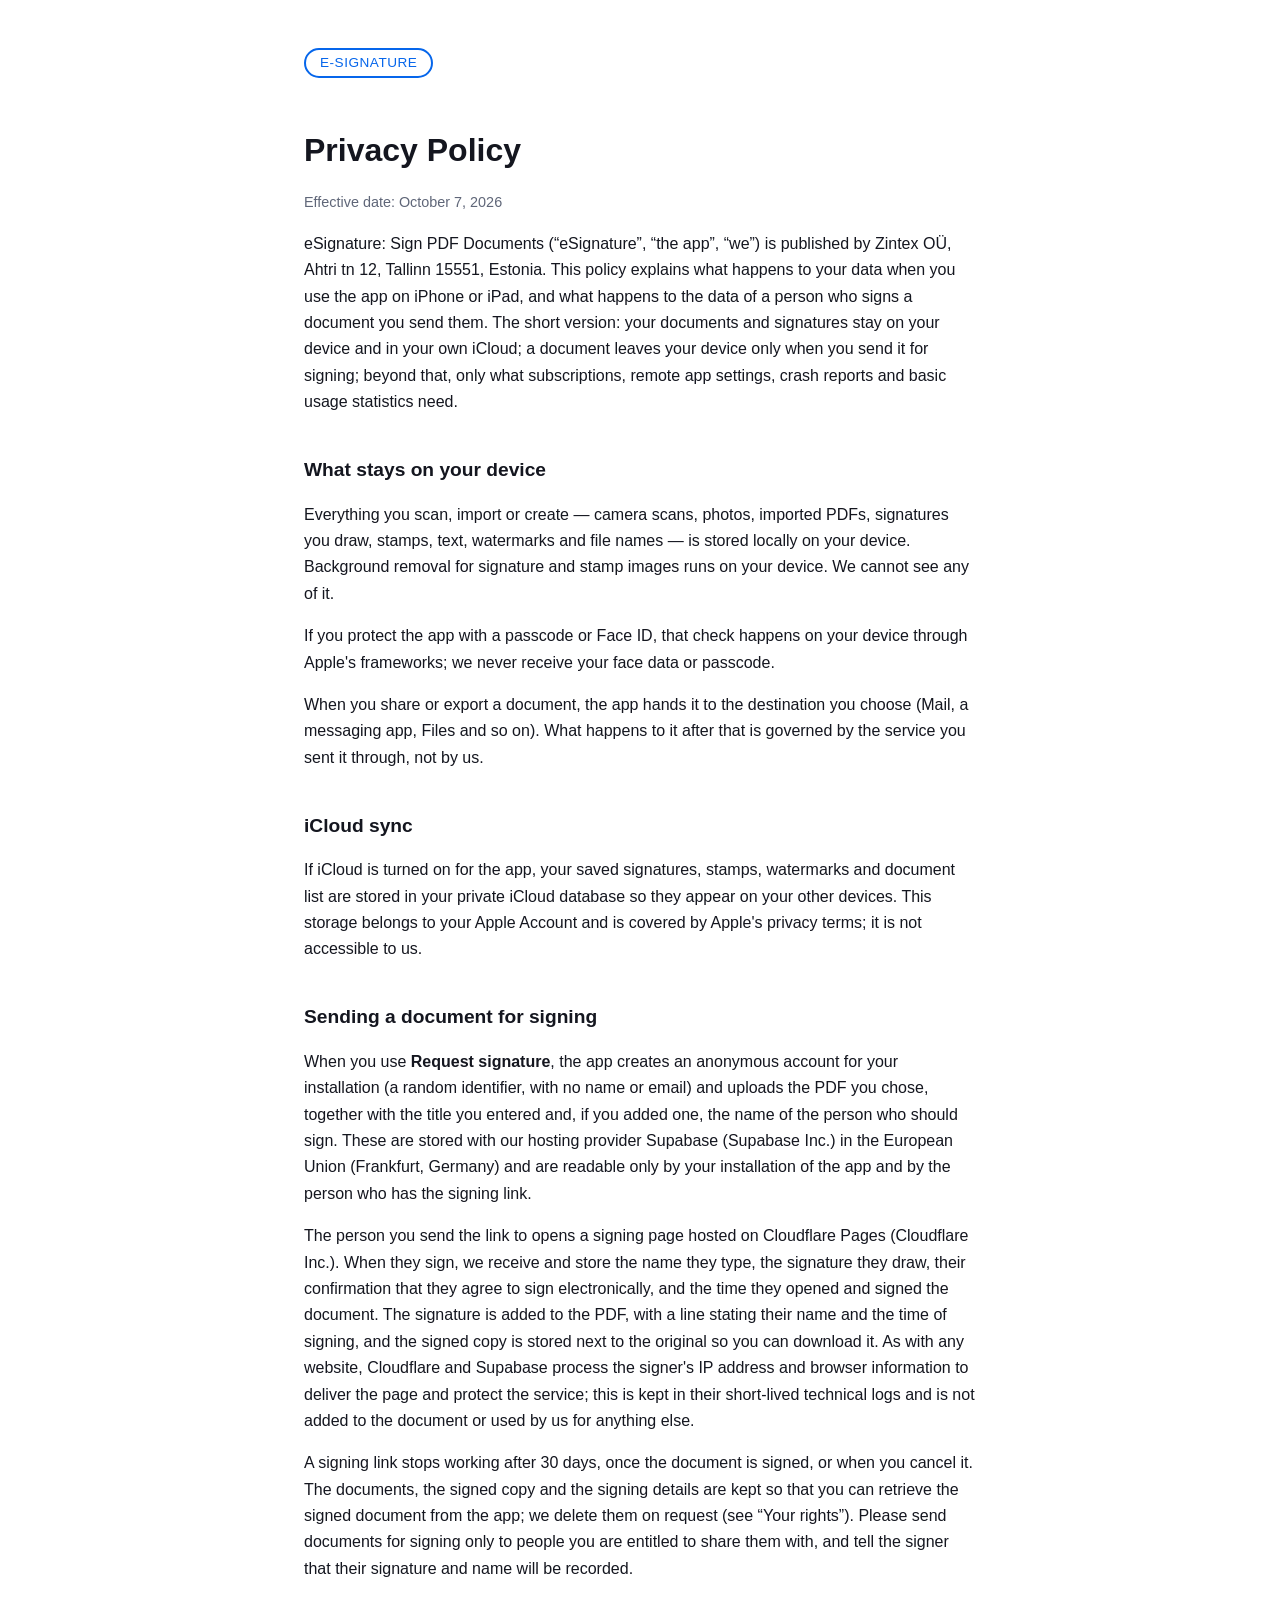
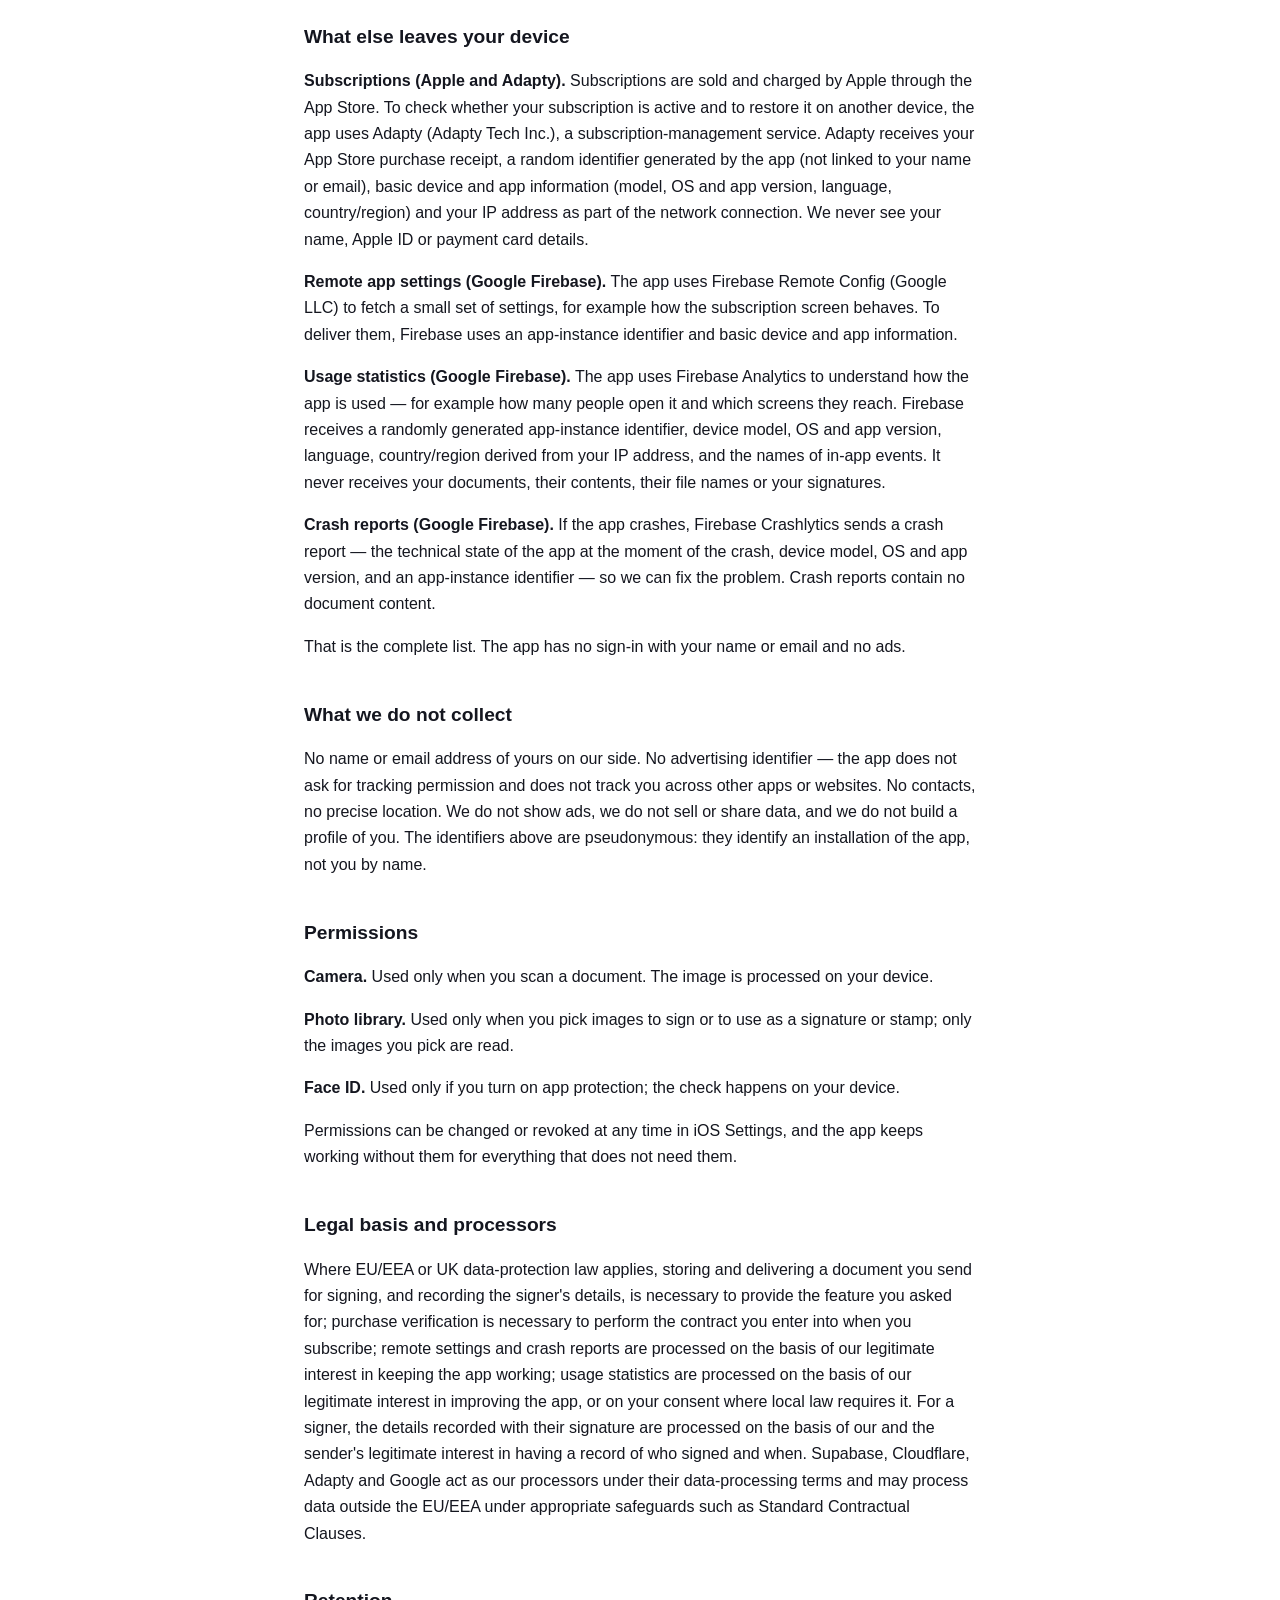
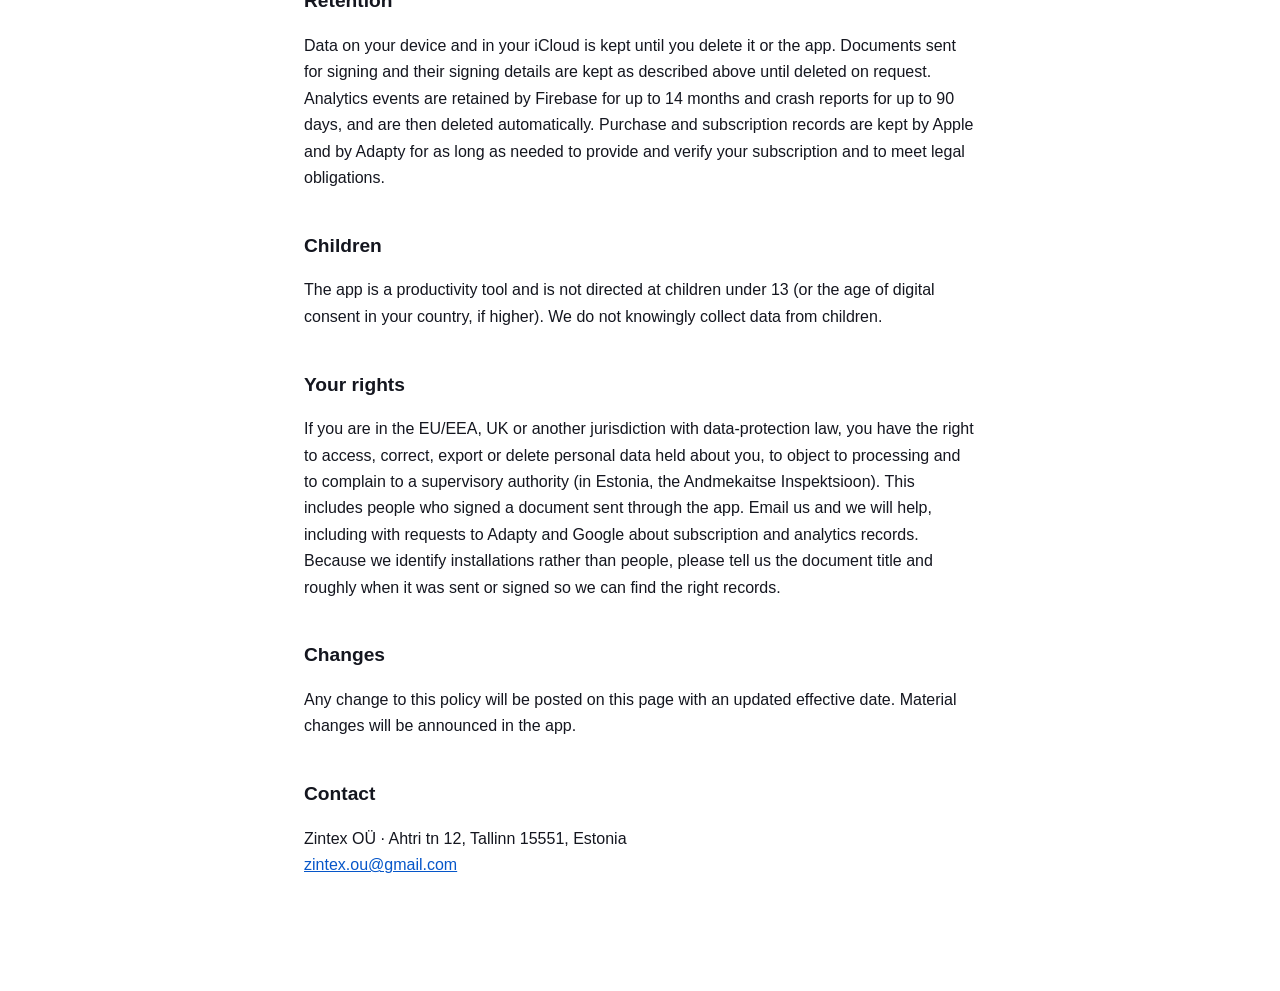
==== privacy.html @ 9d5cc554 "Add support, privacy and terms pages" ====
<!doctype html>
<html lang="en">
<head>
<meta charset="utf-8">
<meta name="viewport" content="width=device-width, initial-scale=1">
<title>eSignature — Privacy Policy</title>
<link rel="stylesheet" href="style.css">
</head>
<body>
<div class="badge">E-SIGNATURE</div>
<h1>Privacy Policy</h1>
<p class="muted">Effective date: October 7, 2026</p>

<p>eSignature: Sign PDF Documents (“eSignature”, “the app”, “we”) is published by Zintex OÜ, Ahtri tn 12, Tallinn 15551, Estonia. This policy explains what happens to your data when you use the app on iPhone or iPad, and what happens to the data of a person who signs a document you send them. The short version: your documents and signatures stay on your device and in your own iCloud; a document leaves your device only when you send it for signing; beyond that, only what subscriptions, remote app settings, crash reports and basic usage statistics need.</p>

<h2>What stays on your device</h2>
<p>Everything you scan, import or create — camera scans, photos, imported PDFs, signatures you draw, stamps, text, watermarks and file names — is stored locally on your device. Background removal for signature and stamp images runs on your device. We cannot see any of it.</p>
<p>If you protect the app with a passcode or Face ID, that check happens on your device through Apple's frameworks; we never receive your face data or passcode.</p>
<p>When you share or export a document, the app hands it to the destination you choose (Mail, a messaging app, Files and so on). What happens to it after that is governed by the service you sent it through, not by us.</p>

<h2>iCloud sync</h2>
<p>If iCloud is turned on for the app, your saved signatures, stamps, watermarks and document list are stored in your private iCloud database so they appear on your other devices. This storage belongs to your Apple Account and is covered by Apple's privacy terms; it is not accessible to us.</p>

<h2>Sending a document for signing</h2>
<p>When you use <strong>Request signature</strong>, the app creates an anonymous account for your installation (a random identifier, with no name or email) and uploads the PDF you chose, together with the title you entered and, if you added one, the name of the person who should sign. These are stored with our hosting provider Supabase (Supabase Inc.) in the European Union (Frankfurt, Germany) and are readable only by your installation of the app and by the person who has the signing link.</p>
<p>The person you send the link to opens a signing page hosted on Cloudflare Pages (Cloudflare Inc.). When they sign, we receive and store the name they type, the signature they draw, their confirmation that they agree to sign electronically, and the time they opened and signed the document. The signature is added to the PDF, with a line stating their name and the time of signing, and the signed copy is stored next to the original so you can download it. As with any website, Cloudflare and Supabase process the signer's IP address and browser information to deliver the page and protect the service; this is kept in their short-lived technical logs and is not added to the document or used by us for anything else.</p>
<p>A signing link stops working after 30 days, once the document is signed, or when you cancel it. The documents, the signed copy and the signing details are kept so that you can retrieve the signed document from the app; we delete them on request (see “Your rights”). Please send documents for signing only to people you are entitled to share them with, and tell the signer that their signature and name will be recorded.</p>

<h2>What else leaves your device</h2>
<p><strong>Subscriptions (Apple and Adapty).</strong> Subscriptions are sold and charged by Apple through the App Store. To check whether your subscription is active and to restore it on another device, the app uses Adapty (Adapty Tech Inc.), a subscription-management service. Adapty receives your App Store purchase receipt, a random identifier generated by the app (not linked to your name or email), basic device and app information (model, OS and app version, language, country/region) and your IP address as part of the network connection. We never see your name, Apple ID or payment card details.</p>
<p><strong>Remote app settings (Google Firebase).</strong> The app uses Firebase Remote Config (Google LLC) to fetch a small set of settings, for example how the subscription screen behaves. To deliver them, Firebase uses an app-instance identifier and basic device and app information.</p>
<p><strong>Usage statistics (Google Firebase).</strong> The app uses Firebase Analytics to understand how the app is used — for example how many people open it and which screens they reach. Firebase receives a randomly generated app-instance identifier, device model, OS and app version, language, country/region derived from your IP address, and the names of in-app events. It never receives your documents, their contents, their file names or your signatures.</p>
<p><strong>Crash reports (Google Firebase).</strong> If the app crashes, Firebase Crashlytics sends a crash report — the technical state of the app at the moment of the crash, device model, OS and app version, and an app-instance identifier — so we can fix the problem. Crash reports contain no document content.</p>
<p>That is the complete list. The app has no sign-in with your name or email and no ads.</p>

<h2>What we do not collect</h2>
<p>No name or email address of yours on our side. No advertising identifier — the app does not ask for tracking permission and does not track you across other apps or websites. No contacts, no precise location. We do not show ads, we do not sell or share data, and we do not build a profile of you. The identifiers above are pseudonymous: they identify an installation of the app, not you by name.</p>

<h2>Permissions</h2>
<p><strong>Camera.</strong> Used only when you scan a document. The image is processed on your device.</p>
<p><strong>Photo library.</strong> Used only when you pick images to sign or to use as a signature or stamp; only the images you pick are read.</p>
<p><strong>Face ID.</strong> Used only if you turn on app protection; the check happens on your device.</p>
<p>Permissions can be changed or revoked at any time in iOS Settings, and the app keeps working without them for everything that does not need them.</p>

<h2>Legal basis and processors</h2>
<p>Where EU/EEA or UK data-protection law applies, storing and delivering a document you send for signing, and recording the signer's details, is necessary to provide the feature you asked for; purchase verification is necessary to perform the contract you enter into when you subscribe; remote settings and crash reports are processed on the basis of our legitimate interest in keeping the app working; usage statistics are processed on the basis of our legitimate interest in improving the app, or on your consent where local law requires it. For a signer, the details recorded with their signature are processed on the basis of our and the sender's legitimate interest in having a record of who signed and when. Supabase, Cloudflare, Adapty and Google act as our processors under their data-processing terms and may process data outside the EU/EEA under appropriate safeguards such as Standard Contractual Clauses.</p>

<h2>Retention</h2>
<p>Data on your device and in your iCloud is kept until you delete it or the app. Documents sent for signing and their signing details are kept as described above until deleted on request. Analytics events are retained by Firebase for up to 14 months and crash reports for up to 90 days, and are then deleted automatically. Purchase and subscription records are kept by Apple and by Adapty for as long as needed to provide and verify your subscription and to meet legal obligations.</p>

<h2>Children</h2>
<p>The app is a productivity tool and is not directed at children under 13 (or the age of digital consent in your country, if higher). We do not knowingly collect data from children.</p>

<h2>Your rights</h2>
<p>If you are in the EU/EEA, UK or another jurisdiction with data-protection law, you have the right to access, correct, export or delete personal data held about you, to object to processing and to complain to a supervisory authority (in Estonia, the Andmekaitse Inspektsioon). This includes people who signed a document sent through the app. Email us and we will help, including with requests to Adapty and Google about subscription and analytics records. Because we identify installations rather than people, please tell us the document title and roughly when it was sent or signed so we can find the right records.</p>

<h2>Changes</h2>
<p>Any change to this policy will be posted on this page with an updated effective date. Material changes will be announced in the app.</p>

<h2>Contact</h2>
<p>Zintex OÜ · Ahtri tn 12, Tallinn 15551, Estonia<br>
<a href="mailto:zintex.ou@gmail.com">zintex.ou@gmail.com</a></p>
</body>
</html>
---- style.css ----
:root { color-scheme: light dark; }
* { box-sizing: border-box; }
body {
  font-family: -apple-system, BlinkMacSystemFont, 'Segoe UI', Roboto, Helvetica, Arial, sans-serif;
  background: #ffffff; color: #14161f;
  max-width: 720px; margin: 0 auto; padding: 48px 24px 96px;
  line-height: 1.65;
}
@media (prefers-color-scheme: dark) {
  body { background: #0b0e14; color: #f5f7fa; }
  a { color: #7fb0ff; }
  .muted { color: #8b93a7; }
  .badge { border-color: #0666eb; color: #7fb0ff; }
}
h1 { font-size: 2rem; margin-bottom: 0.2em; }
h2 { font-size: 1.2rem; margin-top: 2em; }
h3 { font-size: 1rem; margin-top: 1.4em; }
a { color: #0656c9; }
.muted { color: #5f6678; font-size: 0.9rem; }
.badge {
  display: inline-block; border: 2px solid #0666eb; color: #0666eb;
  border-radius: 999px; padding: 2px 14px; font-size: 0.85rem;
  letter-spacing: 0.5px; margin-bottom: 24px;
}
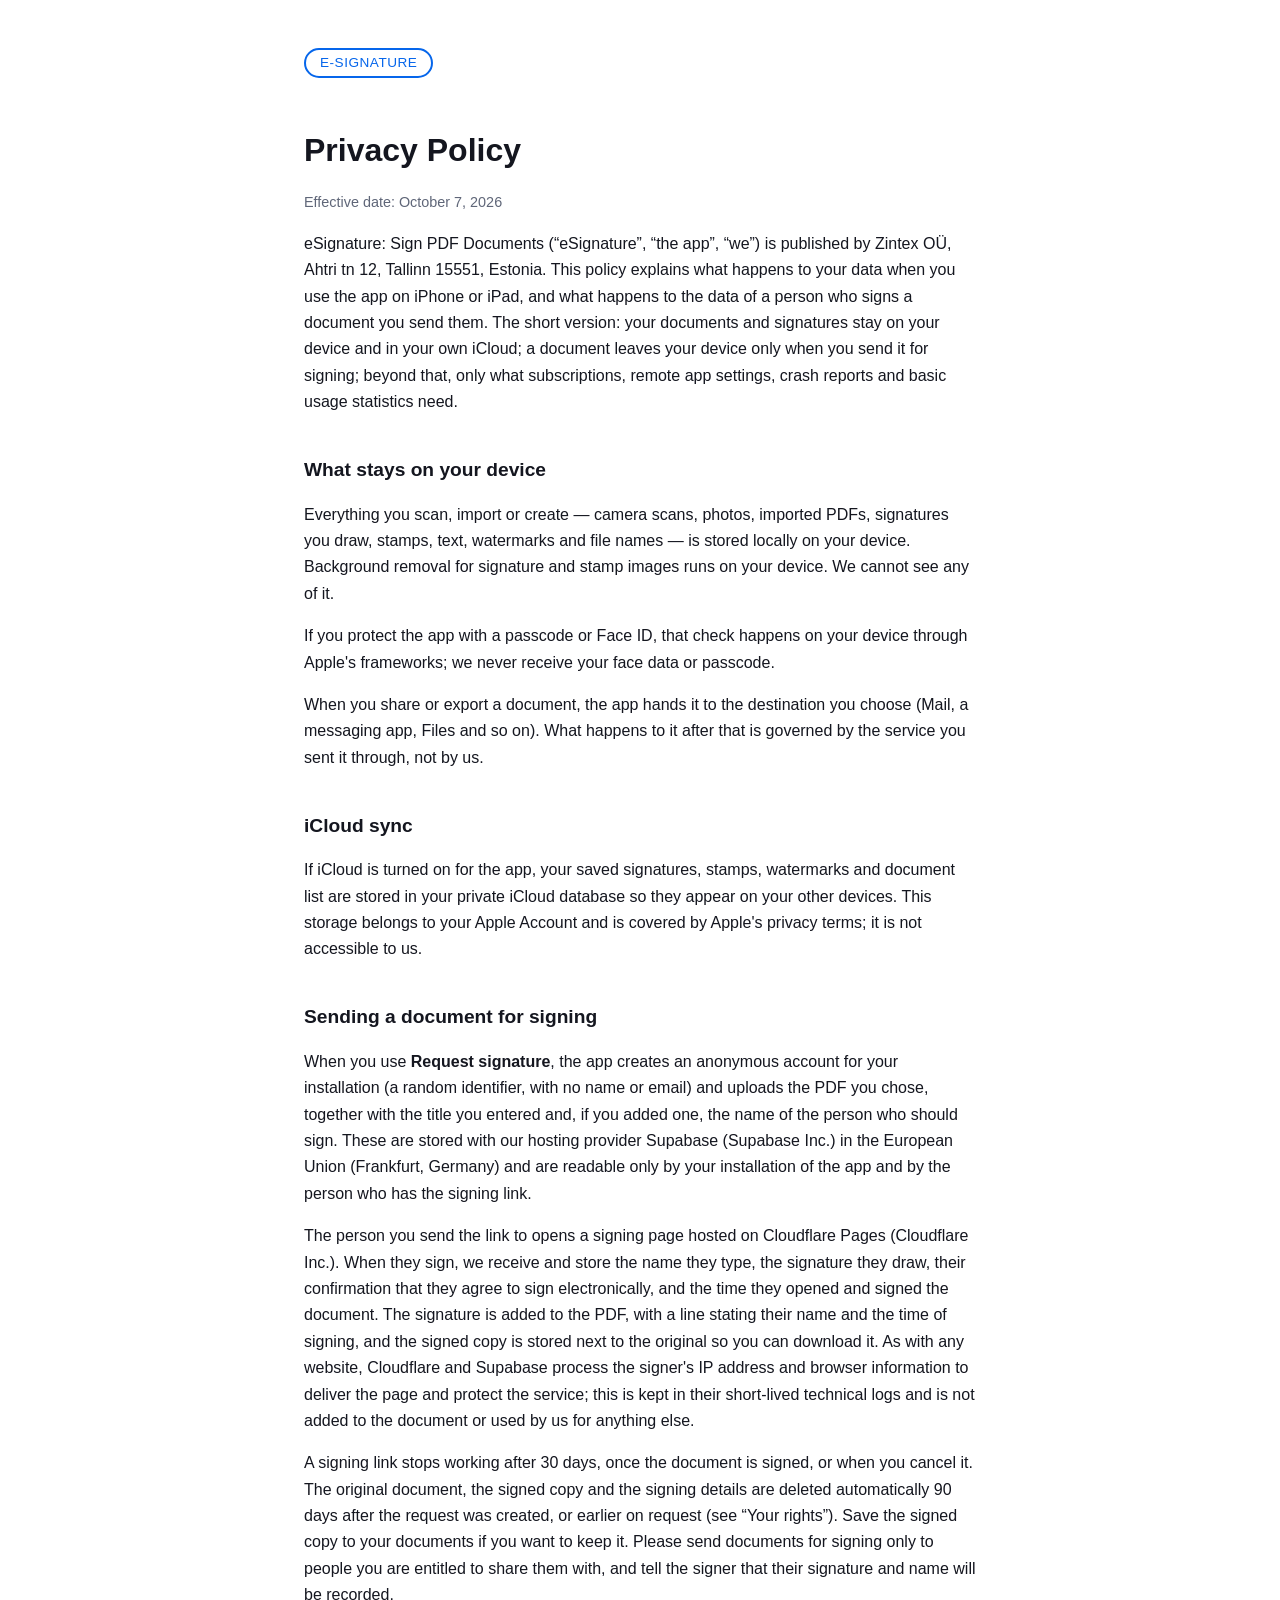
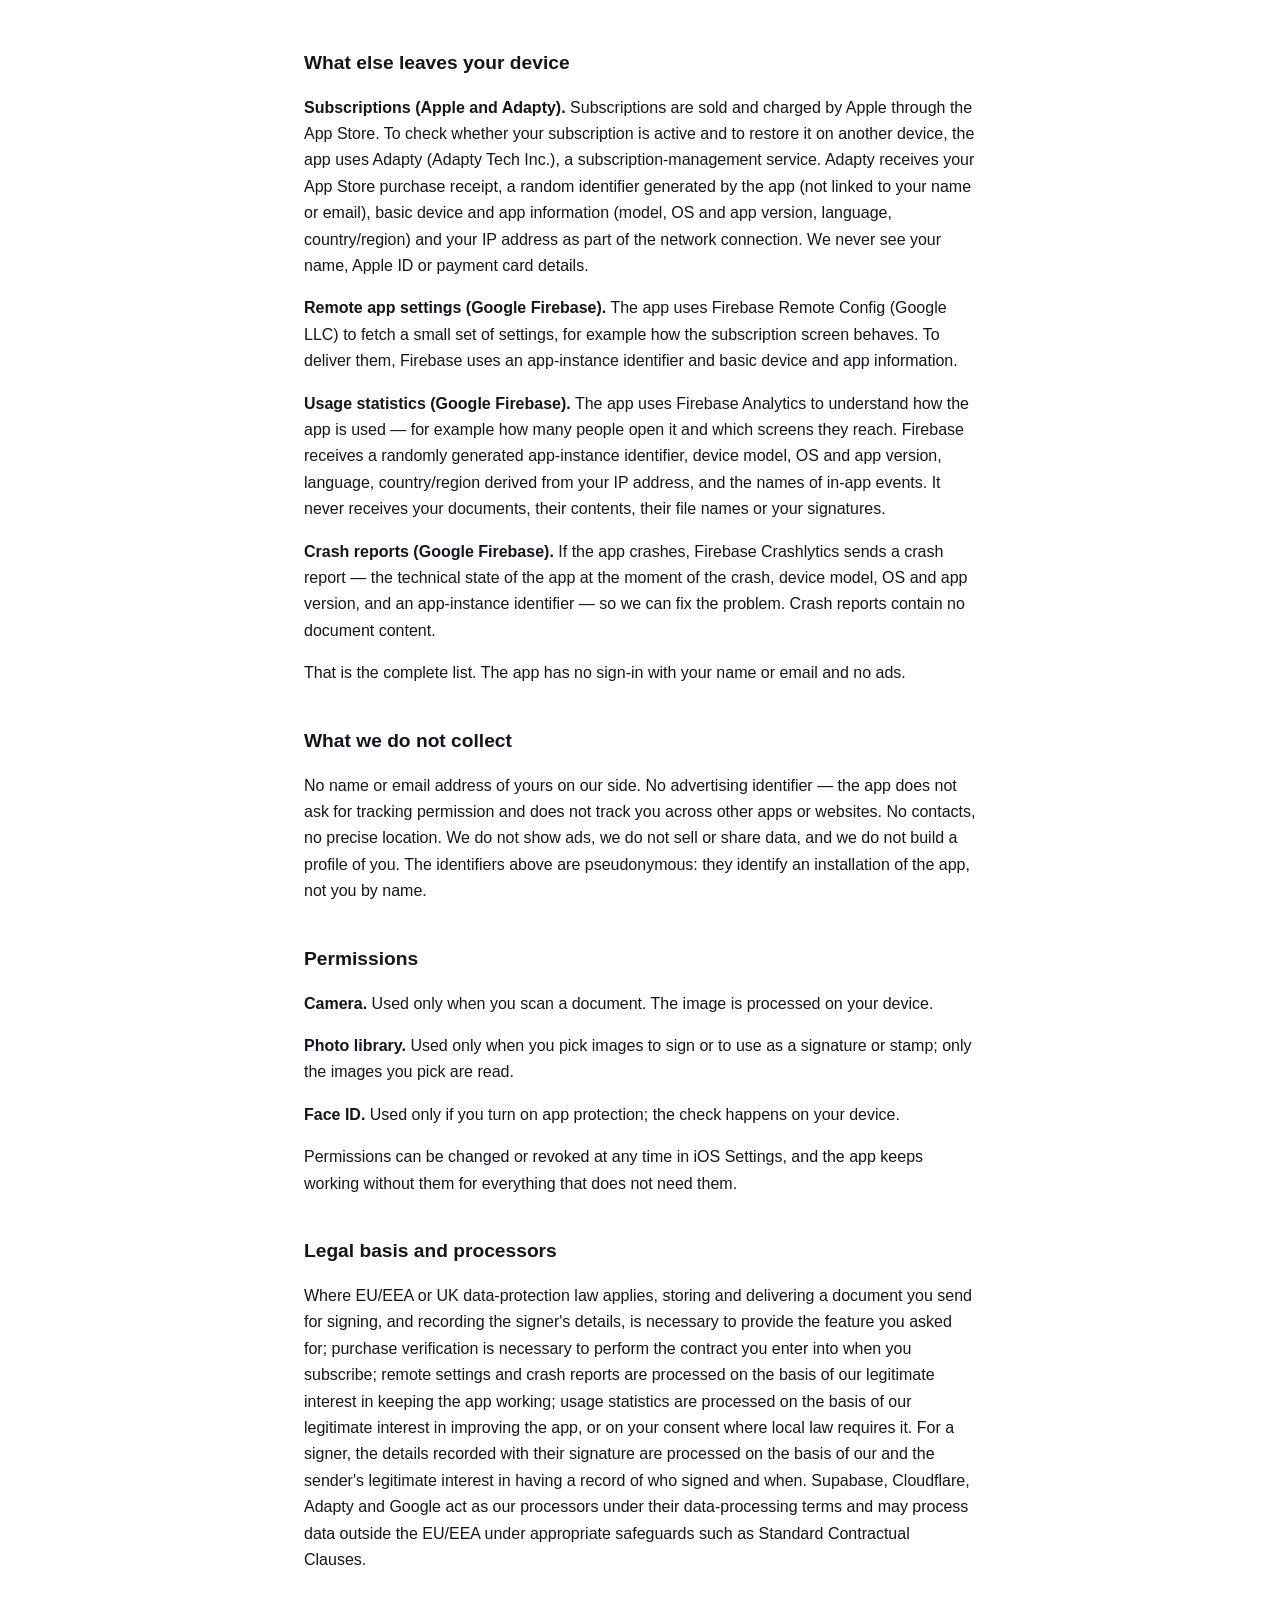
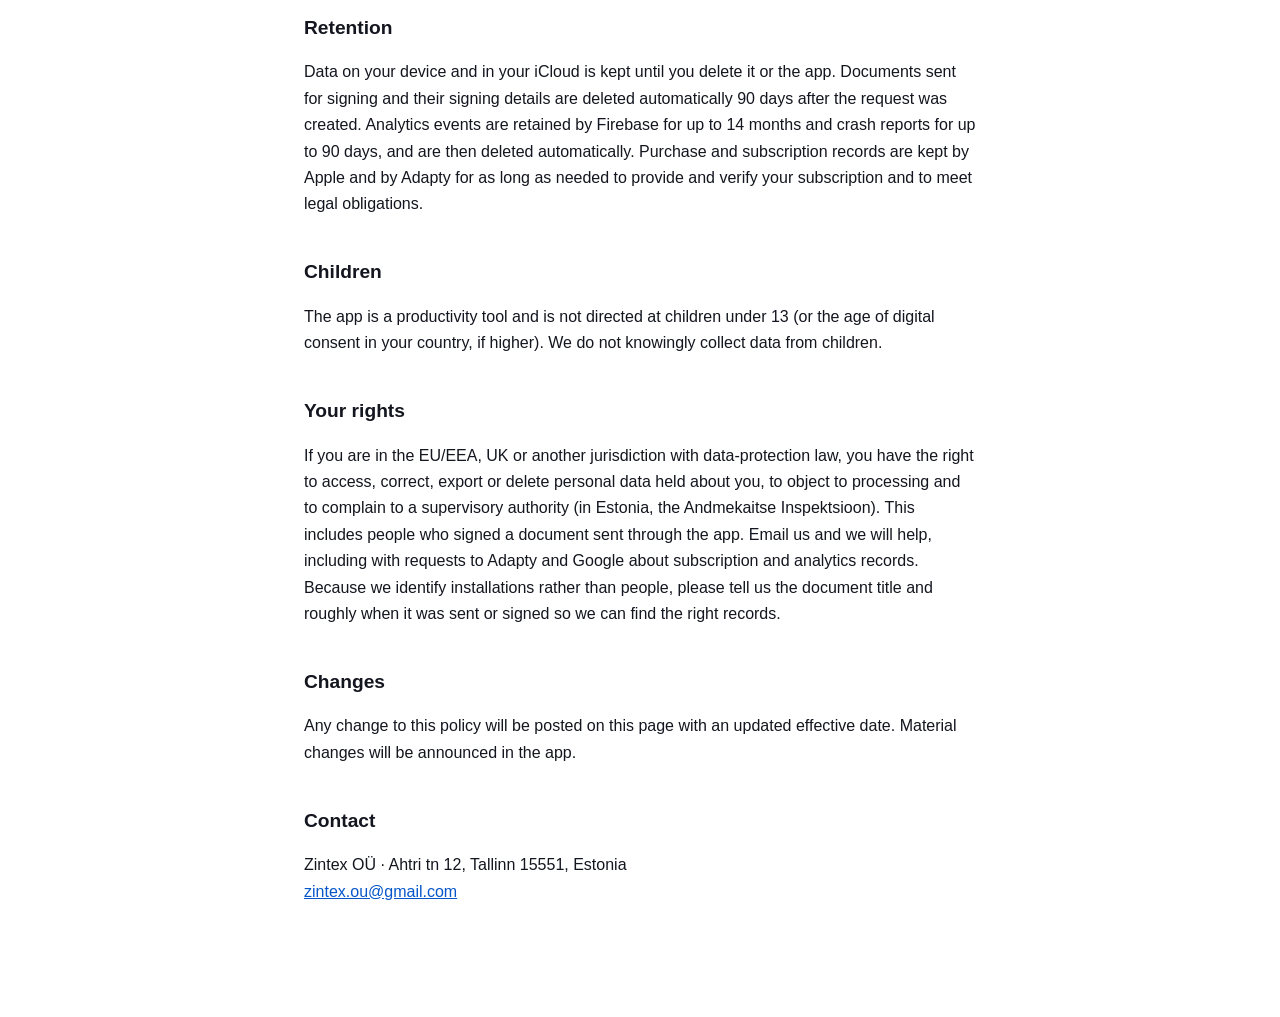
==== commit 34b48788: "Add 90-day retention" ====
--- a/privacy.html
+++ b/privacy.html
@@ -24,7 +24,7 @@
 <h2>Sending a document for signing</h2>
 <p>When you use <strong>Request signature</strong>, the app creates an anonymous account for your installation (a random identifier, with no name or email) and uploads the PDF you chose, together with the title you entered and, if you added one, the name of the person who should sign. These are stored with our hosting provider Supabase (Supabase Inc.) in the European Union (Frankfurt, Germany) and are readable only by your installation of the app and by the person who has the signing link.</p>
 <p>The person you send the link to opens a signing page hosted on Cloudflare Pages (Cloudflare Inc.). When they sign, we receive and store the name they type, the signature they draw, their confirmation that they agree to sign electronically, and the time they opened and signed the document. The signature is added to the PDF, with a line stating their name and the time of signing, and the signed copy is stored next to the original so you can download it. As with any website, Cloudflare and Supabase process the signer's IP address and browser information to deliver the page and protect the service; this is kept in their short-lived technical logs and is not added to the document or used by us for anything else.</p>
-<p>A signing link stops working after 30 days, once the document is signed, or when you cancel it. The documents, the signed copy and the signing details are kept so that you can retrieve the signed document from the app; we delete them on request (see “Your rights”). Please send documents for signing only to people you are entitled to share them with, and tell the signer that their signature and name will be recorded.</p>
+<p>A signing link stops working after 30 days, once the document is signed, or when you cancel it. The original document, the signed copy and the signing details are deleted automatically 90 days after the request was created, or earlier on request (see “Your rights”). Save the signed copy to your documents if you want to keep it. Please send documents for signing only to people you are entitled to share them with, and tell the signer that their signature and name will be recorded.</p>
 
 <h2>What else leaves your device</h2>
 <p><strong>Subscriptions (Apple and Adapty).</strong> Subscriptions are sold and charged by Apple through the App Store. To check whether your subscription is active and to restore it on another device, the app uses Adapty (Adapty Tech Inc.), a subscription-management service. Adapty receives your App Store purchase receipt, a random identifier generated by the app (not linked to your name or email), basic device and app information (model, OS and app version, language, country/region) and your IP address as part of the network connection. We never see your name, Apple ID or payment card details.</p>
@@ -46,7 +46,7 @@
 <p>Where EU/EEA or UK data-protection law applies, storing and delivering a document you send for signing, and recording the signer's details, is necessary to provide the feature you asked for; purchase verification is necessary to perform the contract you enter into when you subscribe; remote settings and crash reports are processed on the basis of our legitimate interest in keeping the app working; usage statistics are processed on the basis of our legitimate interest in improving the app, or on your consent where local law requires it. For a signer, the details recorded with their signature are processed on the basis of our and the sender's legitimate interest in having a record of who signed and when. Supabase, Cloudflare, Adapty and Google act as our processors under their data-processing terms and may process data outside the EU/EEA under appropriate safeguards such as Standard Contractual Clauses.</p>
 
 <h2>Retention</h2>
-<p>Data on your device and in your iCloud is kept until you delete it or the app. Documents sent for signing and their signing details are kept as described above until deleted on request. Analytics events are retained by Firebase for up to 14 months and crash reports for up to 90 days, and are then deleted automatically. Purchase and subscription records are kept by Apple and by Adapty for as long as needed to provide and verify your subscription and to meet legal obligations.</p>
+<p>Data on your device and in your iCloud is kept until you delete it or the app. Documents sent for signing and their signing details are deleted automatically 90 days after the request was created. Analytics events are retained by Firebase for up to 14 months and crash reports for up to 90 days, and are then deleted automatically. Purchase and subscription records are kept by Apple and by Adapty for as long as needed to provide and verify your subscription and to meet legal obligations.</p>
 
 <h2>Children</h2>
 <p>The app is a productivity tool and is not directed at children under 13 (or the age of digital consent in your country, if higher). We do not knowingly collect data from children.</p>
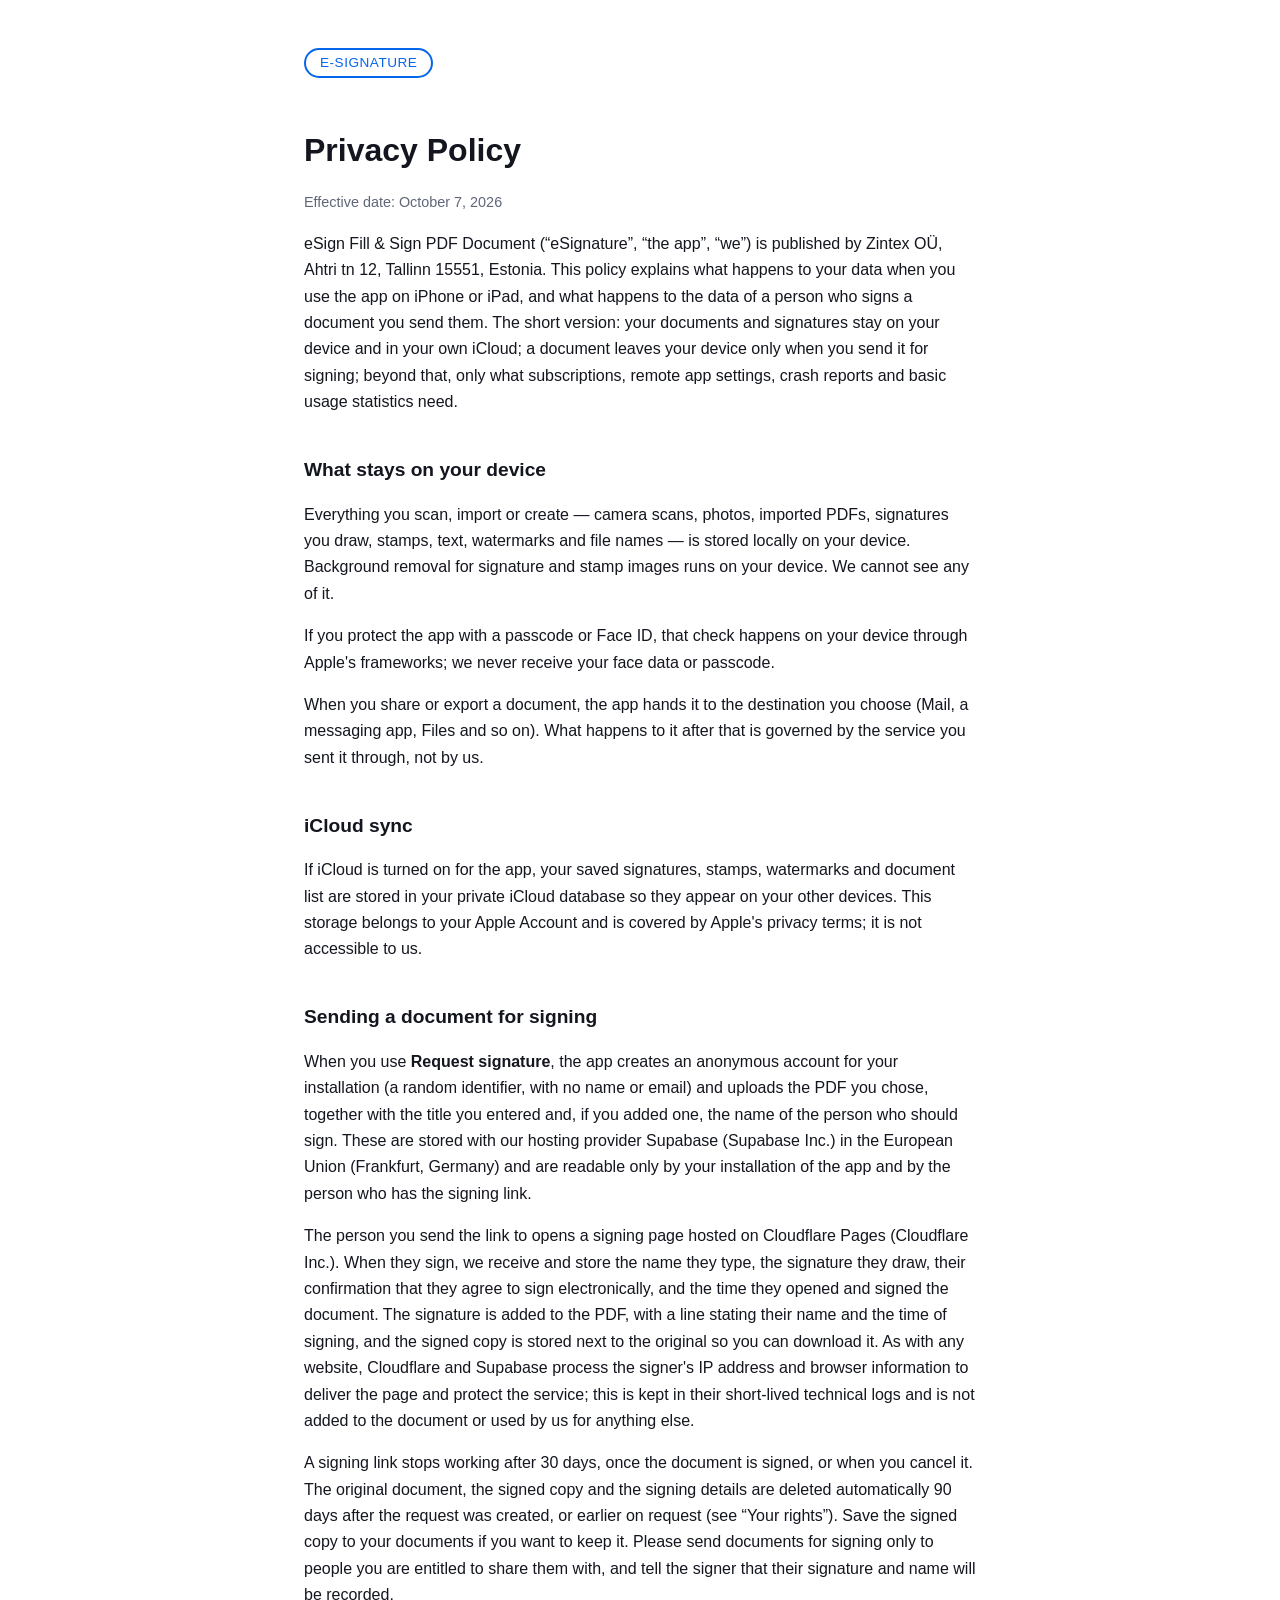
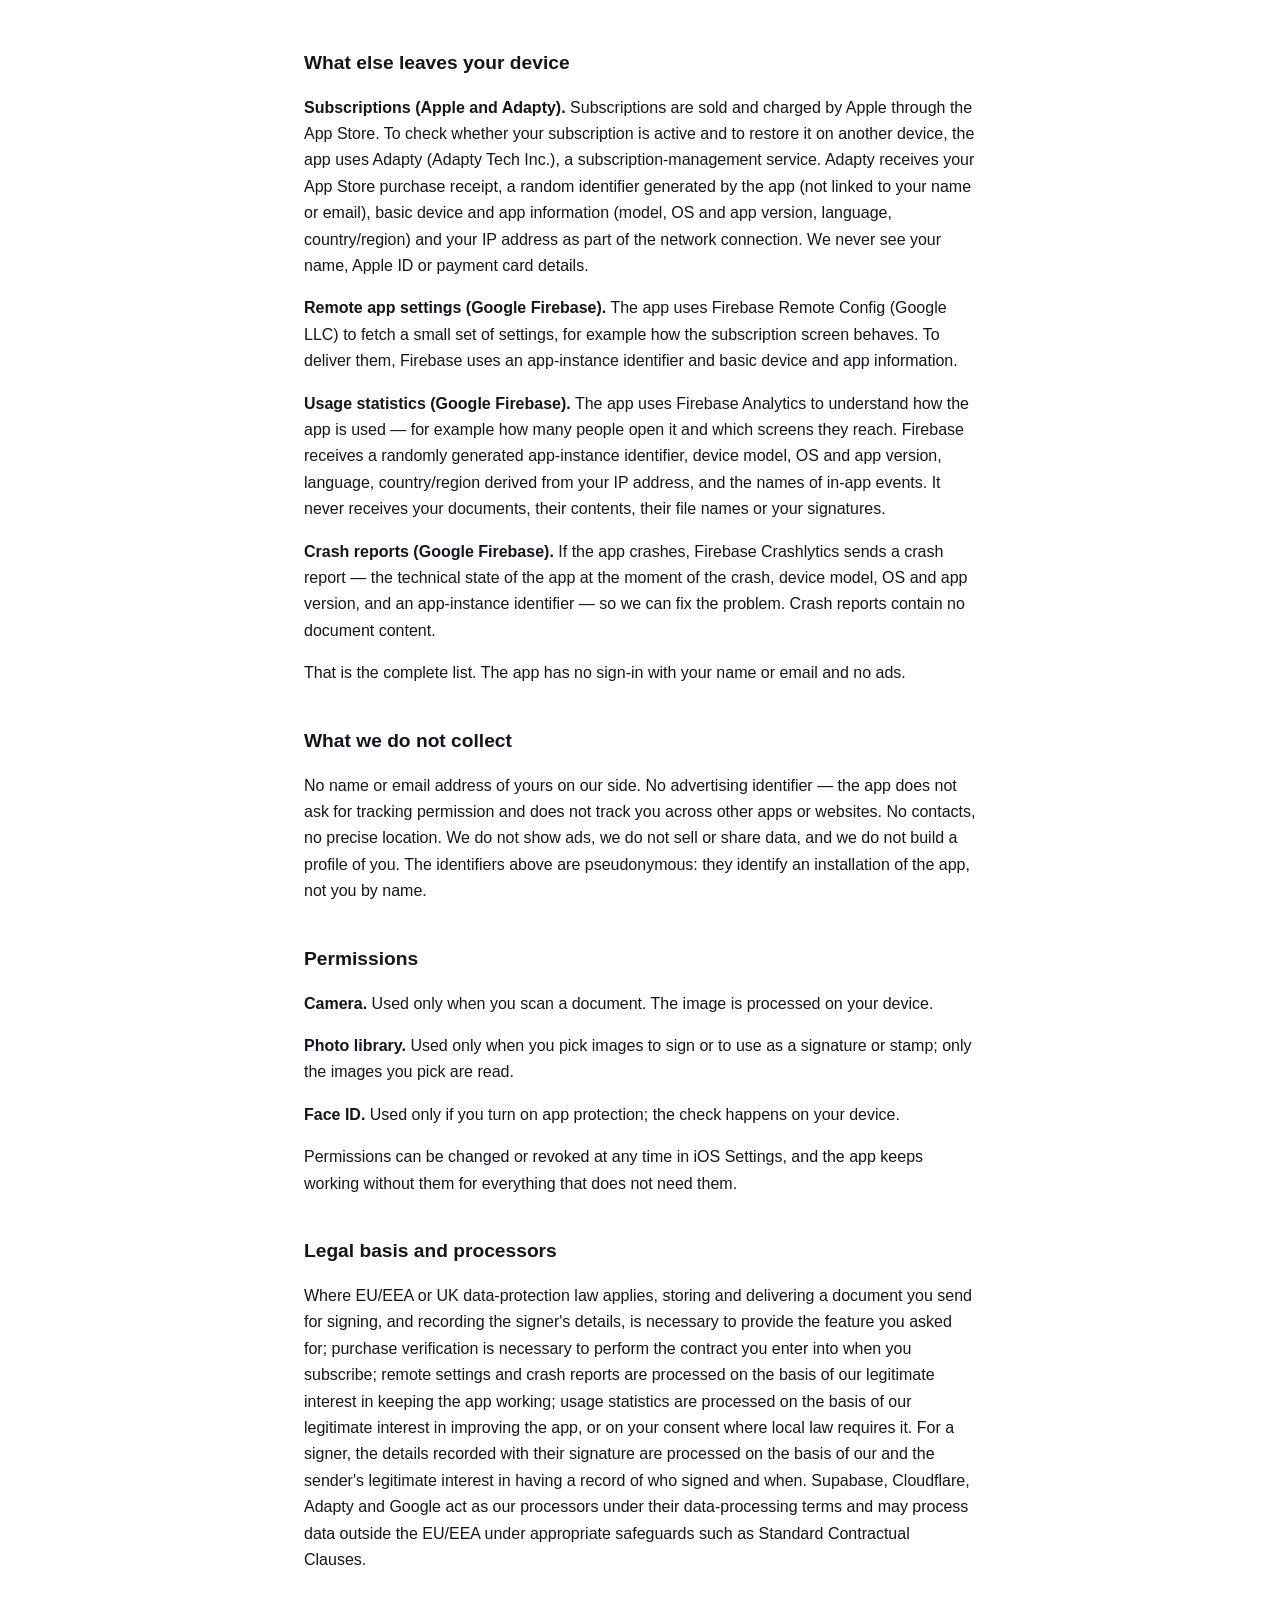
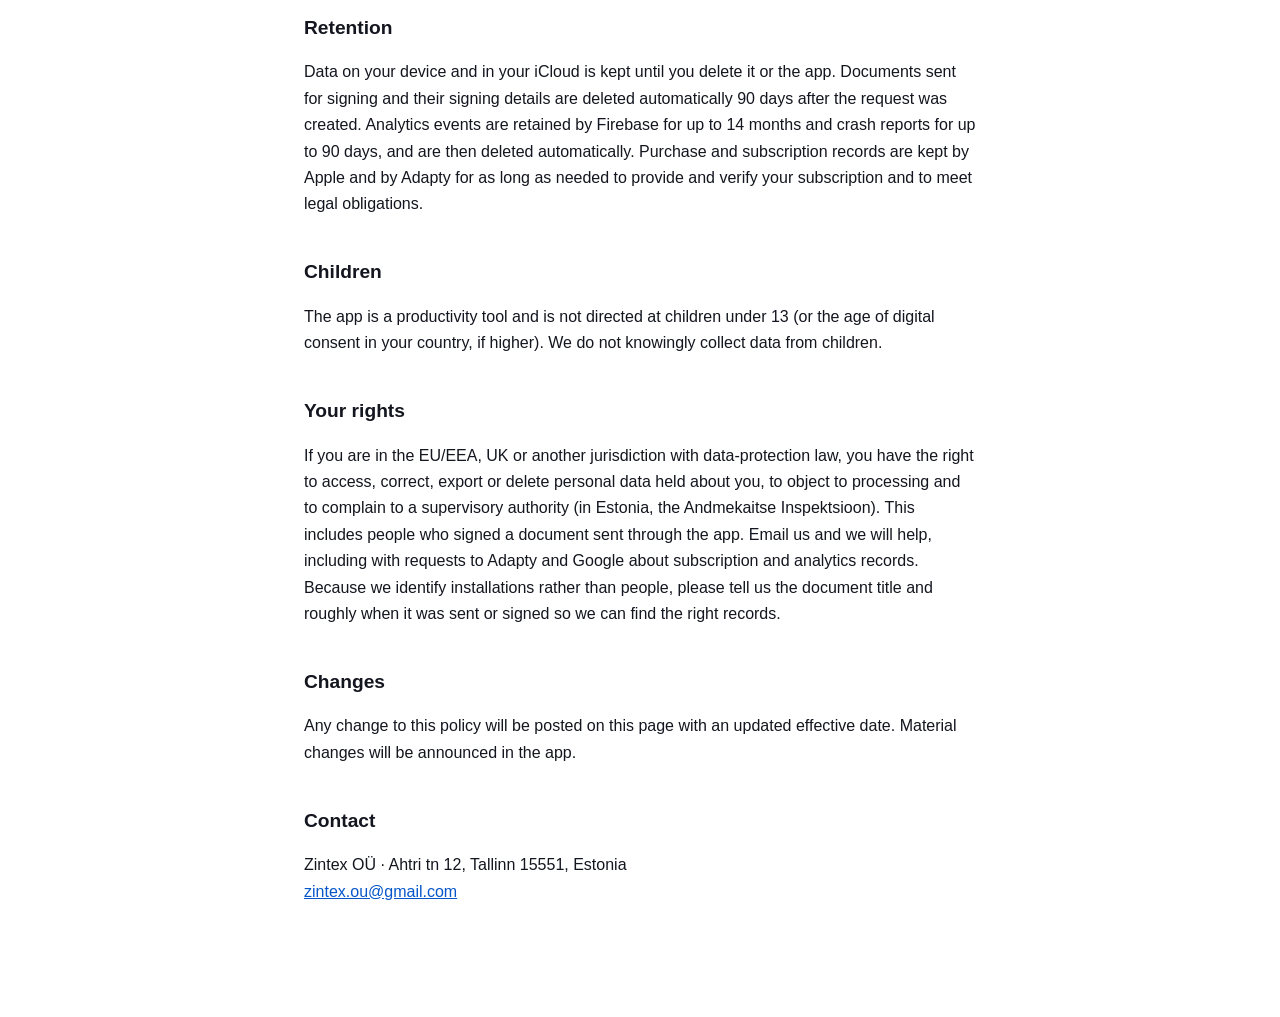
==== commit f9e19ece: "Use the App Store name" ====
--- a/privacy.html
+++ b/privacy.html
@@ -11,7 +11,7 @@
 <h1>Privacy Policy</h1>
 <p class="muted">Effective date: October 7, 2026</p>
 
-<p>eSignature: Sign PDF Documents (“eSignature”, “the app”, “we”) is published by Zintex OÜ, Ahtri tn 12, Tallinn 15551, Estonia. This policy explains what happens to your data when you use the app on iPhone or iPad, and what happens to the data of a person who signs a document you send them. The short version: your documents and signatures stay on your device and in your own iCloud; a document leaves your device only when you send it for signing; beyond that, only what subscriptions, remote app settings, crash reports and basic usage statistics need.</p>
+<p>eSign Fill &amp; Sign PDF Document (“eSignature”, “the app”, “we”) is published by Zintex OÜ, Ahtri tn 12, Tallinn 15551, Estonia. This policy explains what happens to your data when you use the app on iPhone or iPad, and what happens to the data of a person who signs a document you send them. The short version: your documents and signatures stay on your device and in your own iCloud; a document leaves your device only when you send it for signing; beyond that, only what subscriptions, remote app settings, crash reports and basic usage statistics need.</p>
 
 <h2>What stays on your device</h2>
 <p>Everything you scan, import or create — camera scans, photos, imported PDFs, signatures you draw, stamps, text, watermarks and file names — is stored locally on your device. Background removal for signature and stamp images runs on your device. We cannot see any of it.</p>
